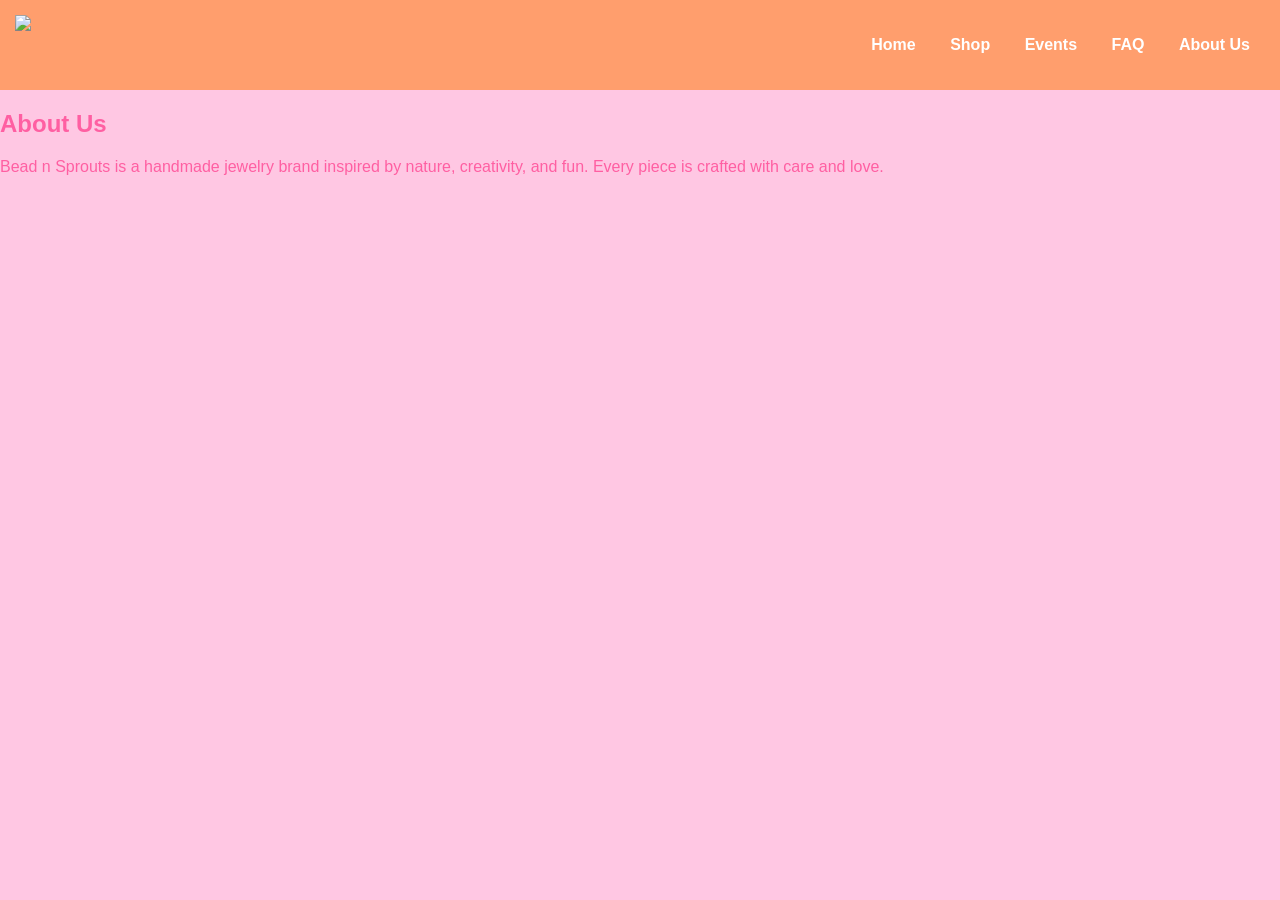
==== about.html @ 1efe4613 "Create about.html" ====
<!DOCTYPE html>
<html lang="en">
<head>
    <meta charset="UTF-8">
    <meta name="viewport" content="width=device-width, initial-scale=1.0">
    <title>About Us – Bead n Sprouts</title>
    <link rel="stylesheet" href="style.css">
</head>
<body>

<header>
    <img src="images/logo.png" class="logo">
    <nav>
        <a href="index.html">Home</a>
        <a href="shop.html">Shop</a>
        <a href="events.html">Events</a>
        <a href="faq.html">FAQ</a>
        <a href="about.html">About Us</a>
    </nav>
</header>

<section class="page">
    <h1>About Us</h1>
    <p>Bead n Sprouts is a handmade jewelry brand inspired by nature, creativity, and fun. Every piece is crafted with care and love.</p>
</section>

</body>
</html>
---- style.css ----
body {
    margin: 0;
    font-family: Arial, sans-serif;
    background: #FFC7E3;
    color: #FF5FA2;
}

header {
    background: #FF9E6D;
    padding: 15px;
    display: flex;
    justify-content: space-between;
    align-items: center;
}

.logo {
    height: 60px;
}

nav a {
    margin: 0 15px;
    text-decoration: none;
    color: white;
    font-weight: bold;
}

.hero {
    text-align: center;
    padding: 80px 20px;
    background: linear-gradient(135deg, #FFC7E3, #FF9E6D);
    color: #FF5FA2;
}

.hero h1 {
    font-size: 48px;
    margin-bottom: 10px;
}

.hero p {
    font-size: 20px;
}
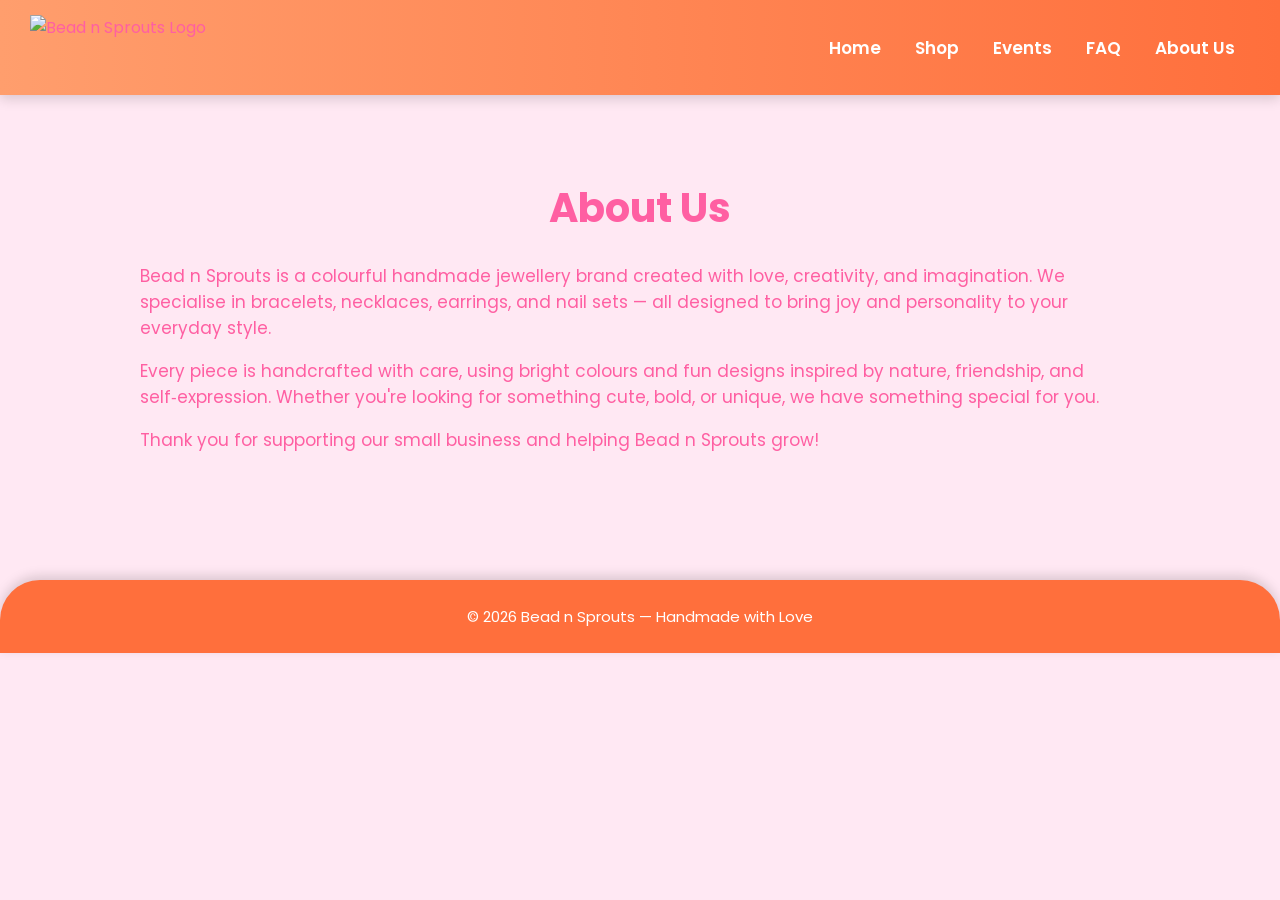
==== commit 156d7b5d: "Update about.html" ====
--- a/about.html
+++ b/about.html
@@ -9,7 +9,7 @@
 <body>
 
 <header>
-    <img src="images/logo.png" class="logo">
+    <img src="images/logo.png" class="logo" alt="Bead n Sprouts Logo">
     <nav>
         <a href="index.html">Home</a>
         <a href="shop.html">Shop</a>
@@ -21,8 +21,17 @@
 
 <section class="page">
     <h1>About Us</h1>
-    <p>Bead n Sprouts is a handmade jewelry brand inspired by nature, creativity, and fun. Every piece is crafted with care and love.</p>
+
+    <p>Bead n Sprouts is a colourful handmade jewellery brand created with love, creativity, and imagination. We specialise in bracelets, necklaces, earrings, and nail sets — all designed to bring joy and personality to your everyday style.</p>
+
+    <p>Every piece is handcrafted with care, using bright colours and fun designs inspired by nature, friendship, and self‑expression. Whether you're looking for something cute, bold, or unique, we have something special for you.</p>
+
+    <p>Thank you for supporting our small business and helping Bead n Sprouts grow!</p>
 </section>
+
+<footer>
+    © 2026 Bead n Sprouts — Handmade with Love
+</footer>
 
 </body>
 </html>
--- a/style.css
+++ b/style.css
@@ -1,41 +1,166 @@
+/* IMPORT CUTE FONT */
+@import url('https://fonts.googleapis.com/css2?family=Poppins:wght@300;400;600;700&display=swap');
+
+/* GLOBAL */
 body {
     margin: 0;
-    font-family: Arial, sans-serif;
-    background: #FFC7E3;
+    font-family: 'Poppins', sans-serif;
+    background: #FFE8F3;
     color: #FF5FA2;
 }
 
+/* HEADER */
 header {
-    background: #FF9E6D;
-    padding: 15px;
+    background: linear-gradient(90deg, #FF9E6D, #FF6F3C);
+    padding: 15px 30px;
     display: flex;
     justify-content: space-between;
     align-items: center;
+    box-shadow: 0 4px 12px rgba(0,0,0,0.15);
+    position: sticky;
+    top: 0;
+    z-index: 100;
 }
 
 .logo {
-    height: 60px;
+    height: 65px;
 }
 
+/* NAVIGATION */
 nav a {
     margin: 0 15px;
     text-decoration: none;
     color: white;
-    font-weight: bold;
+    font-weight: 600;
+    font-size: 17px;
+    transition: 0.25s ease;
 }
 
+nav a:hover {
+    opacity: 0.8;
+    text-shadow: 0 0 10px rgba(255,255,255,0.7);
+}
+
+/* HERO SECTION */
 .hero {
     text-align: center;
-    padding: 80px 20px;
+    padding: 120px 20px;
     background: linear-gradient(135deg, #FFC7E3, #FF9E6D);
-    color: #FF5FA2;
+    color: white;
+    border-bottom-left-radius: 50px;
+    border-bottom-right-radius: 50px;
+    box-shadow: 0 8px 20px rgba(0,0,0,0.15);
 }
 
 .hero h1 {
-    font-size: 48px;
+    font-size: 55px;
+    margin-bottom: 10px;
+    font-weight: 700;
+}
+
+.hero p {
+    font-size: 22px;
+    font-weight: 300;
+}
+
+/* PAGE LAYOUT */
+.page {
+    padding: 50px 25px;
+    max-width: 1000px;
+    margin: auto;
+}
+
+.page h1 {
+    color: #FF5FA2;
+    font-size: 40px;
+    margin-bottom: 25px;
+    text-align: center;
+}
+
+/* SHOP GRID */
+.shop-grid {
+    display: grid;
+    grid-template-columns: repeat(auto-fit, minmax(220px, 1fr));
+    gap: 30px;
+    margin-top: 40px;
+}
+
+.item {
+    background: white;
+    padding: 20px;
+    border-radius: 20px;
+    text-align: center;
+    box-shadow: 0 6px 15px rgba(0,0,0,0.1);
+    transition: 0.3s ease;
+}
+
+.item:hover {
+    transform: translateY(-8px);
+    box-shadow: 0 10px 20px rgba(0,0,0,0.15);
+}
+
+.item img {
+    width: 100%;
+    border-radius: 15px;
     margin-bottom: 10px;
 }
 
-.hero p {
-    font-size: 20px;
+/* EVENTS LIST */
+.events-list li {
+    background: white;
+    padding: 18px;
+    margin: 15px 0;
+    border-radius: 15px;
+    box-shadow: 0 4px 12px rgba(0,0,0,0.1);
+    list-style: none;
+    font-size: 18px;
 }
+
+/* FAQ */
+h3 {
+    color: #FF6F3C;
+    margin-top: 30px;
+    font-size: 22px;
+}
+
+p {
+    font-size: 17px;
+}
+
+/* FOOTER */
+footer {
+    margin-top: 60px;
+    background: #FF6F3C;
+    color: white;
+    text-align: center;
+    padding: 25px;
+    border-top-left-radius: 40px;
+    border-top-right-radius: 40px;
+    font-size: 15px;
+    box-shadow: 0 -4px 12px rgba(0,0,0,0.15);
+}
+.home-gallery {
+    display: grid;
+    grid-template-columns: repeat(auto-fit, minmax(180px, 1fr));
+    gap: 25px;
+    margin-top: 40px;
+}
+
+.gallery-item {
+    background: white;
+    padding: 15px;
+    border-radius: 20px;
+    text-align: center;
+    box-shadow: 0 6px 15px rgba(0,0,0,0.1);
+    transition: 0.3s;
+}
+
+.gallery-item:hover {
+    transform: translateY(-6px);
+}
+
+.gallery-item img {
+    width: 100%;
+    border-radius: 15px;
+    margin-bottom: 10px;
+}
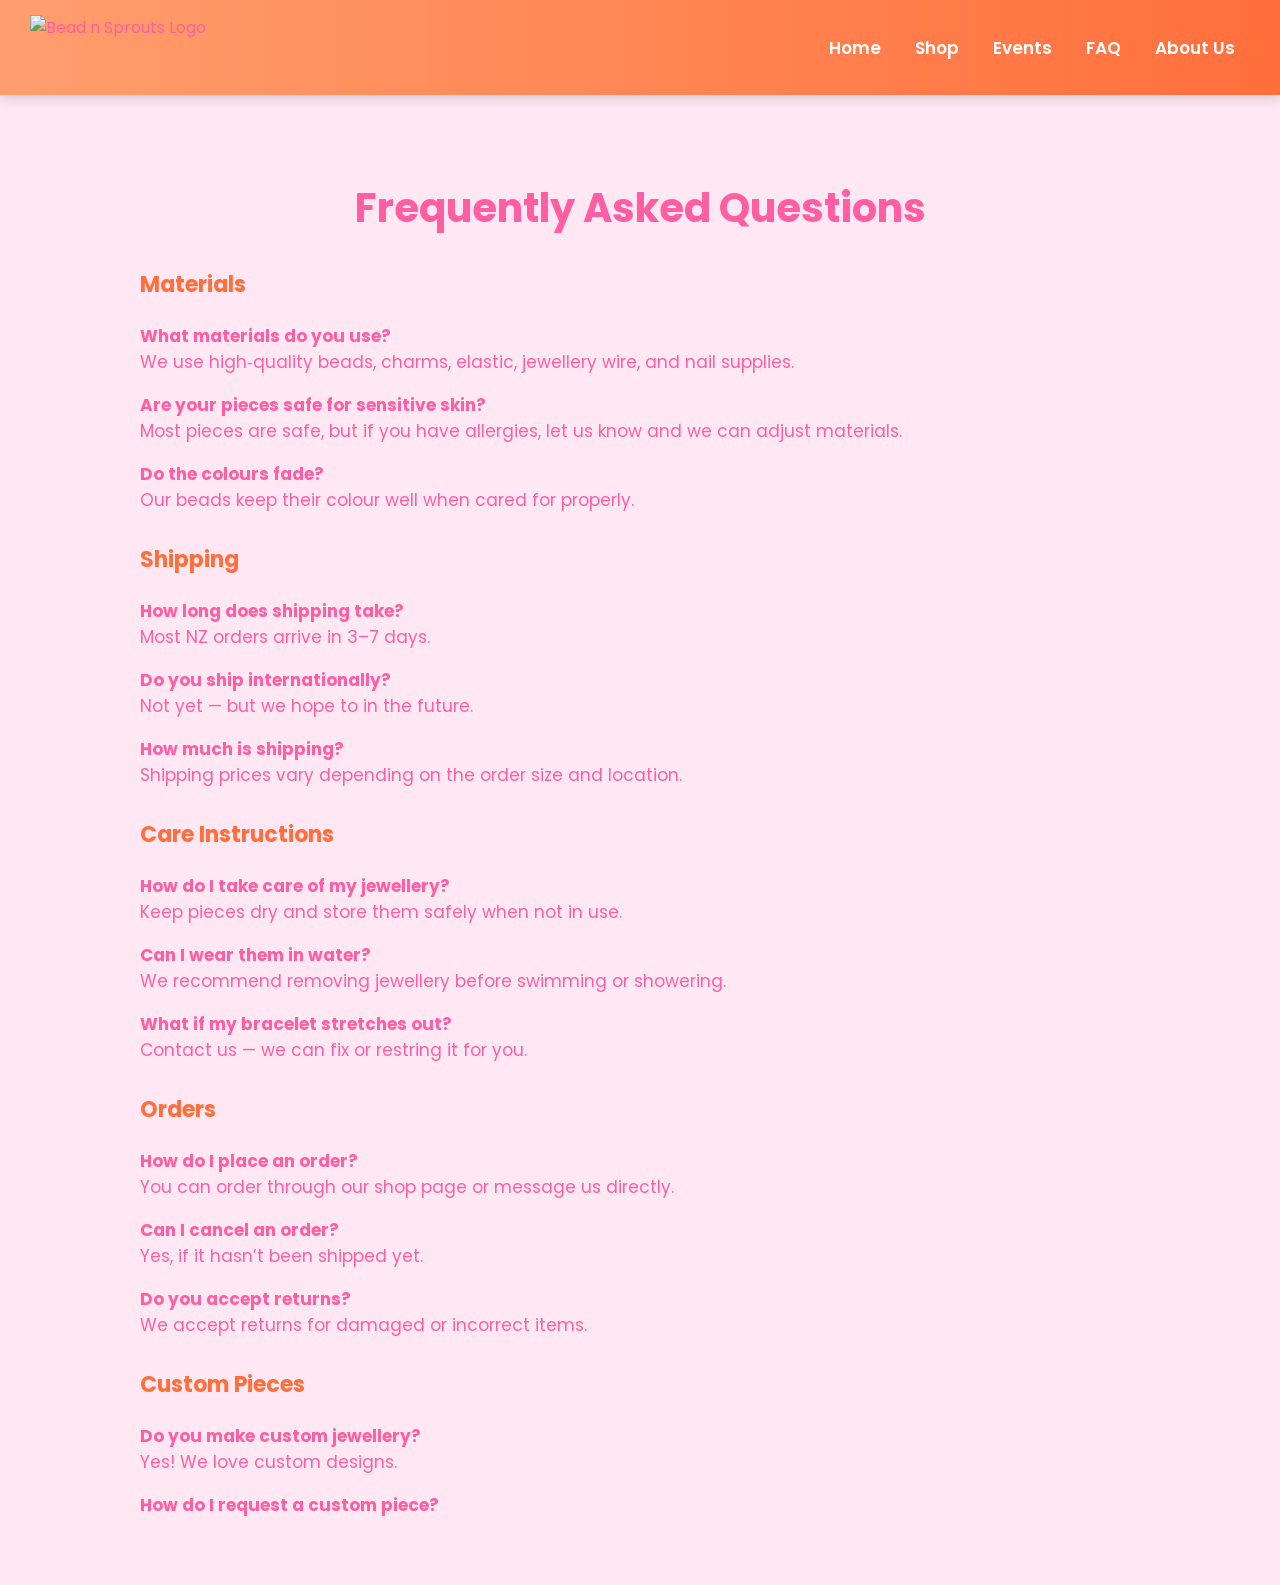
==== commit 116c5a0c: "Update about.html" ====
--- a/about.html
+++ b/about.html
@@ -3,7 +3,7 @@
 <head>
     <meta charset="UTF-8">
     <meta name="viewport" content="width=device-width, initial-scale=1.0">
-    <title>About Us – Bead n Sprouts</title>
+    <title>FAQ – Bead n Sprouts</title>
     <link rel="stylesheet" href="style.css">
 </head>
 <body>
@@ -20,18 +20,55 @@
 </header>
 
 <section class="page">
-    <h1>About Us</h1>
+    <h1>Frequently Asked Questions</h1>
 
-    <p>Bead n Sprouts is a colourful handmade jewellery brand created with love, creativity, and imagination. We specialise in bracelets, necklaces, earrings, and nail sets — all designed to bring joy and personality to your everyday style.</p>
+    <!-- MATERIALS -->
+    <h3>Materials</h3>
+    <p><strong>What materials do you use?</strong><br>
+    We use high‑quality beads, charms, elastic, jewellery wire, and nail supplies.</p>
 
-    <p>Every piece is handcrafted with care, using bright colours and fun designs inspired by nature, friendship, and self‑expression. Whether you're looking for something cute, bold, or unique, we have something special for you.</p>
+    <p><strong>Are your pieces safe for sensitive skin?</strong><br>
+    Most pieces are safe, but if you have allergies, let us know and we can adjust materials.</p>
 
-    <p>Thank you for supporting our small business and helping Bead n Sprouts grow!</p>
-</section>
+    <p><strong>Do the colours fade?</strong><br>
+    Our beads keep their colour well when cared for properly.</p>
 
-<footer>
-    © 2026 Bead n Sprouts — Handmade with Love
-</footer>
+    <!-- SHIPPING -->
+    <h3>Shipping</h3>
+    <p><strong>How long does shipping take?</strong><br>
+    Most NZ orders arrive in 3–7 days.</p>
 
-</body>
-</html>
+    <p><strong>Do you ship internationally?</strong><br>
+    Not yet — but we hope to in the future.</p>
+
+    <p><strong>How much is shipping?</strong><br>
+    Shipping prices vary depending on the order size and location.</p>
+
+    <!-- CARE -->
+    <h3>Care Instructions</h3>
+    <p><strong>How do I take care of my jewellery?</strong><br>
+    Keep pieces dry and store them safely when not in use.</p>
+
+    <p><strong>Can I wear them in water?</strong><br>
+    We recommend removing jewellery before swimming or showering.</p>
+
+    <p><strong>What if my bracelet stretches out?</strong><br>
+    Contact us — we can fix or restring it for you.</p>
+
+    <!-- ORDERS -->
+    <h3>Orders</h3>
+    <p><strong>How do I place an order?</strong><br>
+    You can order through our shop page or message us directly.</p>
+
+    <p><strong>Can I cancel an order?</strong><br>
+    Yes, if it hasn’t been shipped yet.</p>
+
+    <p><strong>Do you accept returns?</strong><br>
+    We accept returns for damaged or incorrect items.</p>
+
+    <!-- CUSTOM PIECES -->
+    <h3>Custom Pieces</h3>
+    <p><strong>Do you make custom jewellery?</strong><br>
+    Yes! We love custom designs.</p>
+
+    <p><strong>How do I request a custom piece?</strong><br>
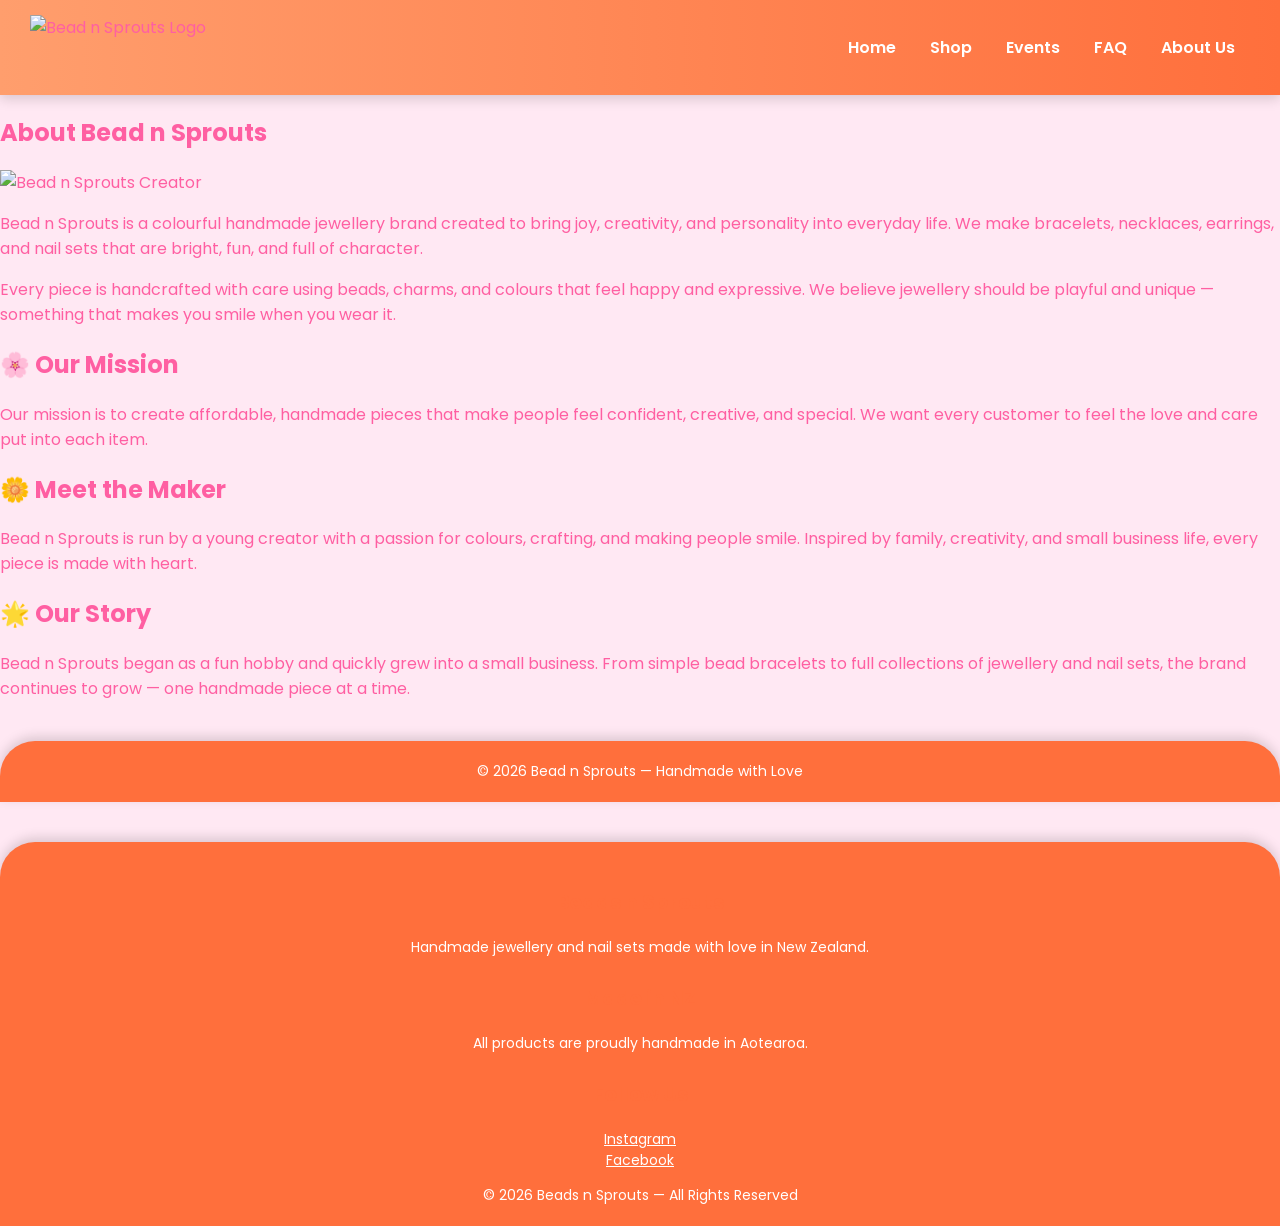
==== commit a1e3b6d4: "Update about.html" ====
--- a/about.html
+++ b/about.html
@@ -3,7 +3,7 @@
 <head>
     <meta charset="UTF-8">
     <meta name="viewport" content="width=device-width, initial-scale=1.0">
-    <title>FAQ – Bead n Sprouts</title>
+    <title>About Us – Bead n Sprouts</title>
     <link rel="stylesheet" href="style.css">
 </head>
 <body>
@@ -19,56 +19,56 @@
     </nav>
 </header>
 
-<section class="page">
-    <h1>Frequently Asked Questions</h1>
+<section class="about-page">
 
-    <!-- MATERIALS -->
-    <h3>Materials</h3>
-    <p><strong>What materials do you use?</strong><br>
-    We use high‑quality beads, charms, elastic, jewellery wire, and nail supplies.</p>
+    <h1>About Bead n Sprouts</h1>
 
-    <p><strong>Are your pieces safe for sensitive skin?</strong><br>
-    Most pieces are safe, but if you have allergies, let us know and we can adjust materials.</p>
+    <!-- PHOTO SECTION -->
+    <div class="about-photo-box">
+        <img src="images/about-photo.jpg" alt="Bead n Sprouts Creator">
+    </div>
 
-    <p><strong>Do the colours fade?</strong><br>
-    Our beads keep their colour well when cared for properly.</p>
+    <p>Bead n Sprouts is a colourful handmade jewellery brand created to bring joy, creativity, and personality into everyday life. We make bracelets, necklaces, earrings, and nail sets that are bright, fun, and full of character.</p>
 
-    <!-- SHIPPING -->
-    <h3>Shipping</h3>
-    <p><strong>How long does shipping take?</strong><br>
-    Most NZ orders arrive in 3–7 days.</p>
+    <p>Every piece is handcrafted with care using beads, charms, and colours that feel happy and expressive. We believe jewellery should be playful and unique — something that makes you smile when you wear it.</p>
 
-    <p><strong>Do you ship internationally?</strong><br>
-    Not yet — but we hope to in the future.</p>
+    <h2>🌸 Our Mission</h2>
+    <p>Our mission is to create affordable, handmade pieces that make people feel confident, creative, and special. We want every customer to feel the love and care put into each item.</p>
 
-    <p><strong>How much is shipping?</strong><br>
-    Shipping prices vary depending on the order size and location.</p>
+    <h2>🌼 Meet the Maker</h2>
+    <p>Bead n Sprouts is run by a young creator with a passion for colours, crafting, and making people smile. Inspired by family, creativity, and small business life, every piece is made with heart.</p>
 
-    <!-- CARE -->
-    <h3>Care Instructions</h3>
-    <p><strong>How do I take care of my jewellery?</strong><br>
-    Keep pieces dry and store them safely when not in use.</p>
+    <h2>🌟 Our Story</h2>
+    <p>Bead n Sprouts began as a fun hobby and quickly grew into a small business. From simple bead bracelets to full collections of jewellery and nail sets, the brand continues to grow — one handmade piece at a time.</p>
 
-    <p><strong>Can I wear them in water?</strong><br>
-    We recommend removing jewellery before swimming or showering.</p>
+</section>
 
-    <p><strong>What if my bracelet stretches out?</strong><br>
-    Contact us — we can fix or restring it for you.</p>
+<footer>
+    © 2026 Bead n Sprouts — Handmade with Love
+</footer>
 
-    <!-- ORDERS -->
-    <h3>Orders</h3>
-    <p><strong>How do I place an order?</strong><br>
-    You can order through our shop page or message us directly.</p>
+</body>
+</html>
+<footer class="footer">
+    <div class="footer-section">
+        <h3>Beads n Sprouts</h3>
+        <p>Handmade jewellery and nail sets made with love in New Zealand.</p>
+    </div>
 
-    <p><strong>Can I cancel an order?</strong><br>
-    Yes, if it hasn’t been shipped yet.</p>
+    <div class="footer-section">
+        <h3>Made in NZ</h3>
+        <p>All products are proudly handmade in Aotearoa.</p>
+    </div>
 
-    <p><strong>Do you accept returns?</strong><br>
-    We accept returns for damaged or incorrect items.</p>
+    <div class="footer-section">
+        <h3>Follow Us</h3>
+        <p>
+            <a href="#" target="_blank">Instagram</a><br>
+            <a href="#" target="_blank">Facebook</a>
+        </p>
+    </div>
 
-    <!-- CUSTOM PIECES -->
-    <h3>Custom Pieces</h3>
-    <p><strong>Do you make custom jewellery?</strong><br>
-    Yes! We love custom designs.</p>
-
-    <p><strong>How do I request a custom piece?</strong><br>
+    <div class="footer-bottom">
+        © 2026 Beads n Sprouts — All Rights Reserved
+    </div>
+</footer>
--- a/style.css
+++ b/style.css
@@ -1,4 +1,3 @@
-/* IMPORT CUTE FONT */
 @import url('https://fonts.googleapis.com/css2?family=Poppins:wght@300;400;600;700&display=swap');
 
 /* GLOBAL */
@@ -7,6 +6,10 @@
     font-family: 'Poppins', sans-serif;
     background: #FFE8F3;
     color: #FF5FA2;
+}
+
+a {
+    color: inherit;
 }
 
 /* HEADER */
@@ -32,19 +35,19 @@
     text-decoration: none;
     color: white;
     font-weight: 600;
-    font-size: 17px;
+    font-size: 16px;
     transition: 0.25s ease;
 }
 
 nav a:hover {
-    opacity: 0.8;
+    opacity: 0.85;
     text-shadow: 0 0 10px rgba(255,255,255,0.7);
 }
 
-/* HERO SECTION */
+/* HERO */
 .hero {
     text-align: center;
-    padding: 120px 20px;
+    padding: 110px 20px 80px;
     background: linear-gradient(135deg, #FFC7E3, #FF9E6D);
     color: white;
     border-bottom-left-radius: 50px;
@@ -53,97 +56,96 @@
 }
 
 .hero h1 {
-    font-size: 55px;
+    font-size: 52px;
     margin-bottom: 10px;
     font-weight: 700;
 }
 
 .hero p {
-    font-size: 22px;
+    font-size: 20px;
     font-weight: 300;
+}
+
+/* HERO BUTTONS */
+.hero-buttons {
+    margin-top: 25px;
+}
+
+.btn {
+    background: white;
+    color: #FF6F3C;
+    padding: 12px 26px;
+    border-radius: 30px;
+    font-weight: 600;
+    text-decoration: none;
+    margin: 0 8px;
+    display: inline-block;
+    transition: 0.3s;
+}
+
+.btn:hover {
+    background: #FFE8F3;
+}
+
+.btn-outline {
+    border: 2px solid white;
+    color: white;
+    padding: 10px 24px;
+    border-radius: 30px;
+    text-decoration: none;
+    margin: 0 8px;
+    display: inline-block;
+    transition: 0.3s;
+}
+
+.btn-outline:hover {
+    background: white;
+    color: #FF6F3C;
 }
 
 /* PAGE LAYOUT */
 .page {
-    padding: 50px 25px;
+    padding: 50px 20px 60px;
     max-width: 1000px;
     margin: auto;
 }
 
 .page h1 {
     color: #FF5FA2;
-    font-size: 40px;
-    margin-bottom: 25px;
-    text-align: center;
-}
-
-/* SHOP GRID */
-.shop-grid {
-    display: grid;
-    grid-template-columns: repeat(auto-fit, minmax(220px, 1fr));
-    gap: 30px;
-    margin-top: 40px;
-}
-
-.item {
-    background: white;
-    padding: 20px;
-    border-radius: 20px;
-    text-align: center;
-    box-shadow: 0 6px 15px rgba(0,0,0,0.1);
-    transition: 0.3s ease;
-}
-
-.item:hover {
-    transform: translateY(-8px);
-    box-shadow: 0 10px 20px rgba(0,0,0,0.15);
-}
-
-.item img {
-    width: 100%;
-    border-radius: 15px;
+    font-size: 36px;
+    margin-bottom: 20px;
+    text-align: center;
+}
+
+.page p {
+    font-size: 16px;
+    line-height: 1.6;
+}
+
+/* HOME INTRO + GALLERY */
+.intro {
+    text-align: center;
+    padding: 50px 20px;
+    max-width: 1000px;
+    margin: auto;
+}
+
+.intro h2 {
+    font-size: 30px;
+    color: #FF5FA2;
     margin-bottom: 10px;
 }
 
-/* EVENTS LIST */
-.events-list li {
-    background: white;
-    padding: 18px;
-    margin: 15px 0;
-    border-radius: 15px;
-    box-shadow: 0 4px 12px rgba(0,0,0,0.1);
-    list-style: none;
-    font-size: 18px;
-}
-
-/* FAQ */
-h3 {
-    color: #FF6F3C;
-    margin-top: 30px;
-    font-size: 22px;
-}
-
-p {
+.intro p {
     font-size: 17px;
-}
-
-/* FOOTER */
-footer {
-    margin-top: 60px;
-    background: #FF6F3C;
-    color: white;
-    text-align: center;
-    padding: 25px;
-    border-top-left-radius: 40px;
-    border-top-right-radius: 40px;
-    font-size: 15px;
-    box-shadow: 0 -4px 12px rgba(0,0,0,0.15);
-}
+    color: #FF6F3C;
+}
+
 .home-gallery {
     display: grid;
     grid-template-columns: repeat(auto-fit, minmax(180px, 1fr));
     gap: 25px;
-    margin-top: 40px;
+    margin-top: 35px;
 }
 
 .gallery-item {
@@ -162,5 +164,111 @@
 .gallery-item img {
     width: 100%;
     border-radius: 15px;
+    margin-bottom: 8px;
+}
+
+/* SHOP GRID */
+.shop-grid {
+    display: grid;
+    grid-template-columns: repeat(auto-fit, minmax(200px, 1fr));
+    gap: 25px;
+    margin-top: 30px;
+}
+
+.item {
+    background: white;
+    padding: 18px;
+    border-radius: 18px;
+    text-align: center;
+    box-shadow: 0 5px 14px rgba(0,0,0,0.1);
+    transition: 0.3s;
+}
+
+.item:hover {
+    transform: translateY(-6px);
+    box-shadow: 0 9px 18px rgba(0,0,0,0.15);
+}
+
+.item img {
+    width: 100%;
+    border-radius: 14px;
     margin-bottom: 10px;
 }
+
+.item h3 {
+    margin: 8px 0 4px;
+    color: #FF5FA2;
+}
+
+.item p {
+    font-weight: 600;
+    color: #FF6F3C;
+}
+
+/* EVENTS */
+.events-empty {
+    text-align: center;
+    margin-top: 30px;
+    background: white;
+    padding: 20px;
+    border-radius: 18px;
+    box-shadow: 0 5px 14px rgba(0,0,0,0.08);
+}
+
+/* FAQ */
+h3 {
+    color: #FF6F3C;
+    margin-top: 25px;
+    font-size: 20px;
+}
+
+/* FOOTER */
+footer {
+    margin-top: 40px;
+    background: #FF6F3C;
+    color: white;
+    text-align: center;
+    padding: 20px;
+    border-top-left-radius: 35px;
+    border-top-right-radius: 35px;
+    font-size: 14px;
+    box-shadow: 0 -4px 12px rgba(0,0,0,0.15);
+}
+/* SHOP PAGE DIFFERENT STYLE */
+.shop-page {
+    background: #FFF;
+    padding-top: 40px;
+    padding-bottom: 60px;
+    border-radius: 30px;
+}
+
+.shop-page h1 {
+    color: #FF5FA2;
+    margin-bottom: 30px;
+}
+
+.price {
+    font-size: 18px;
+    font-weight: 700;
+    color: #FF6F3C;
+}
+/* MAKE SHOP PAGE LOOK DIFFERENT */
+.shop-page {
+    background: #FFFFFF !important;
+    padding: 40px 20px 80px;
+    max-width: 1100px;
+    margin: auto;
+    border-radius: 0 !important;
+    box-shadow: none !important;
+}
+
+.shop-page h1 {
+    color: #FF5FA2;
+    text-align: center;
+    margin-bottom: 40px;
+}
+
+/* Remove pink background from shop */
+body.shop-body {
+    background: #FFFFFF !important;
+}
